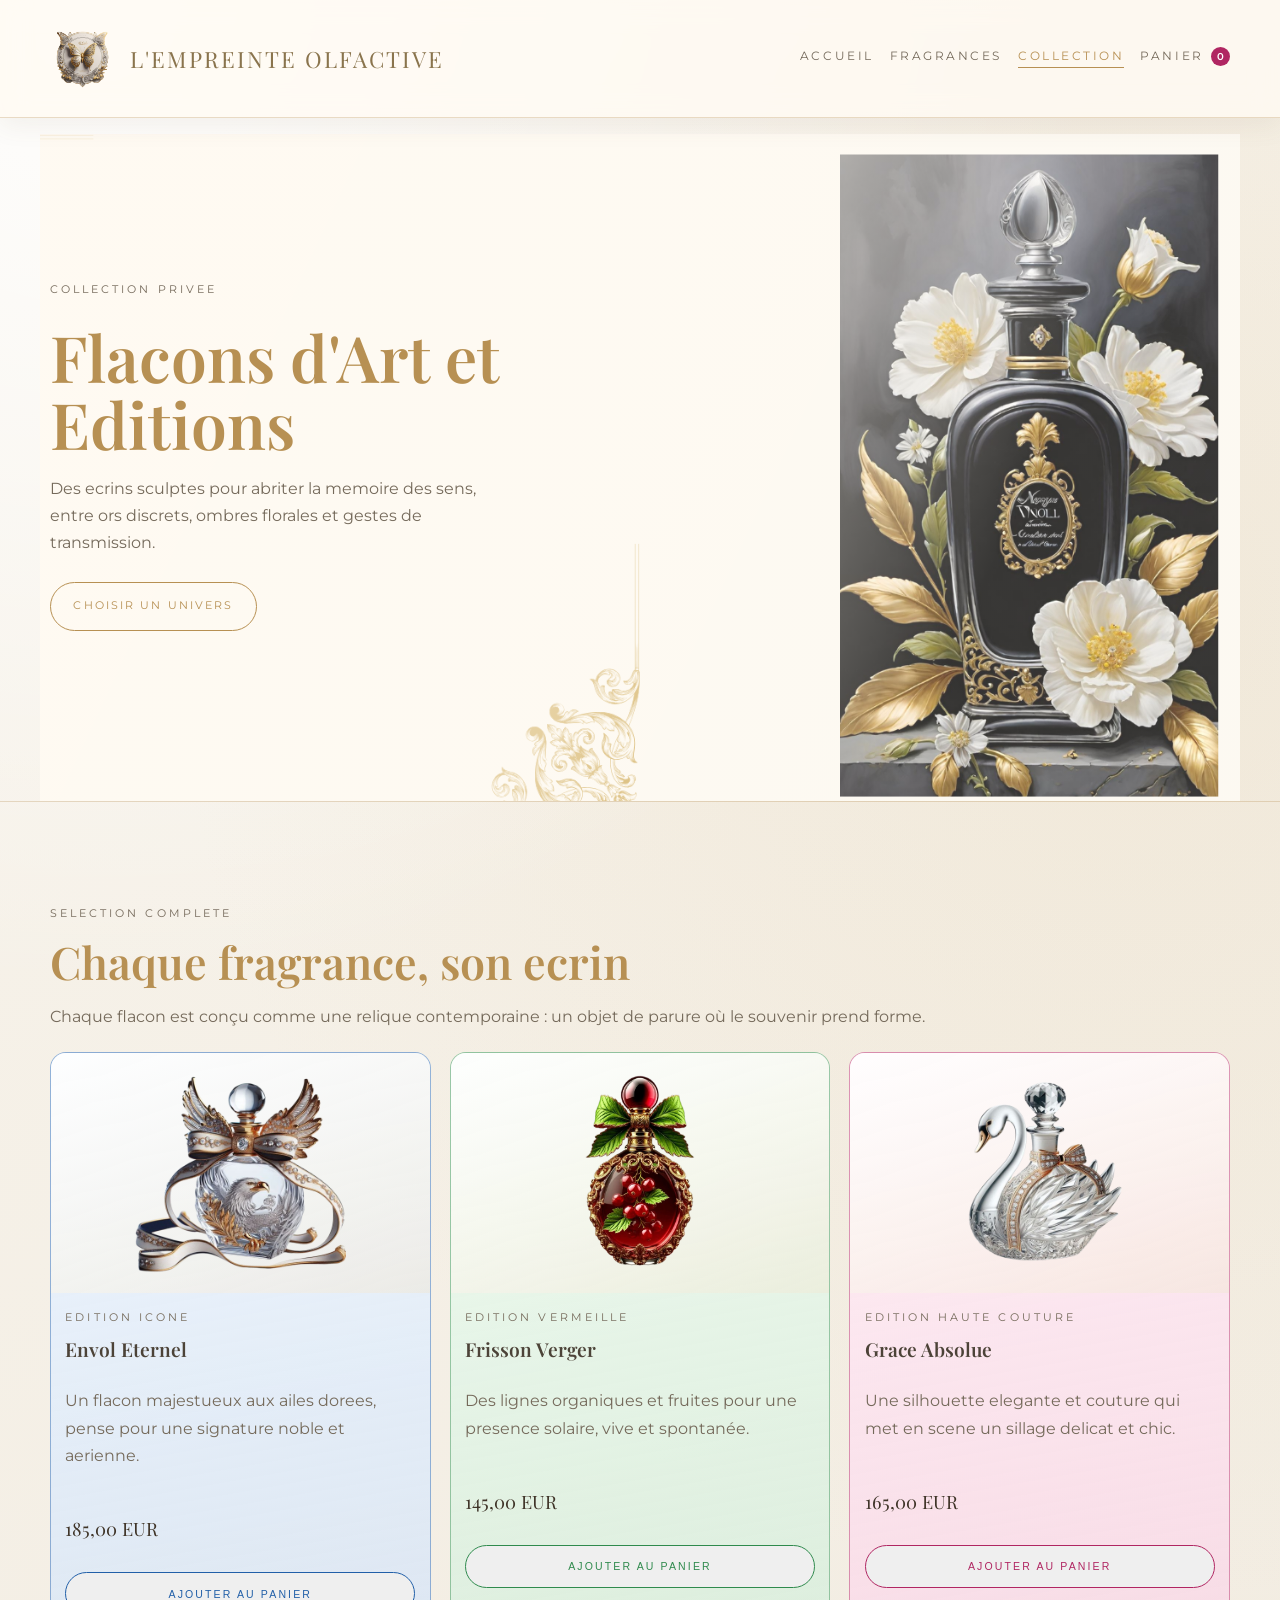
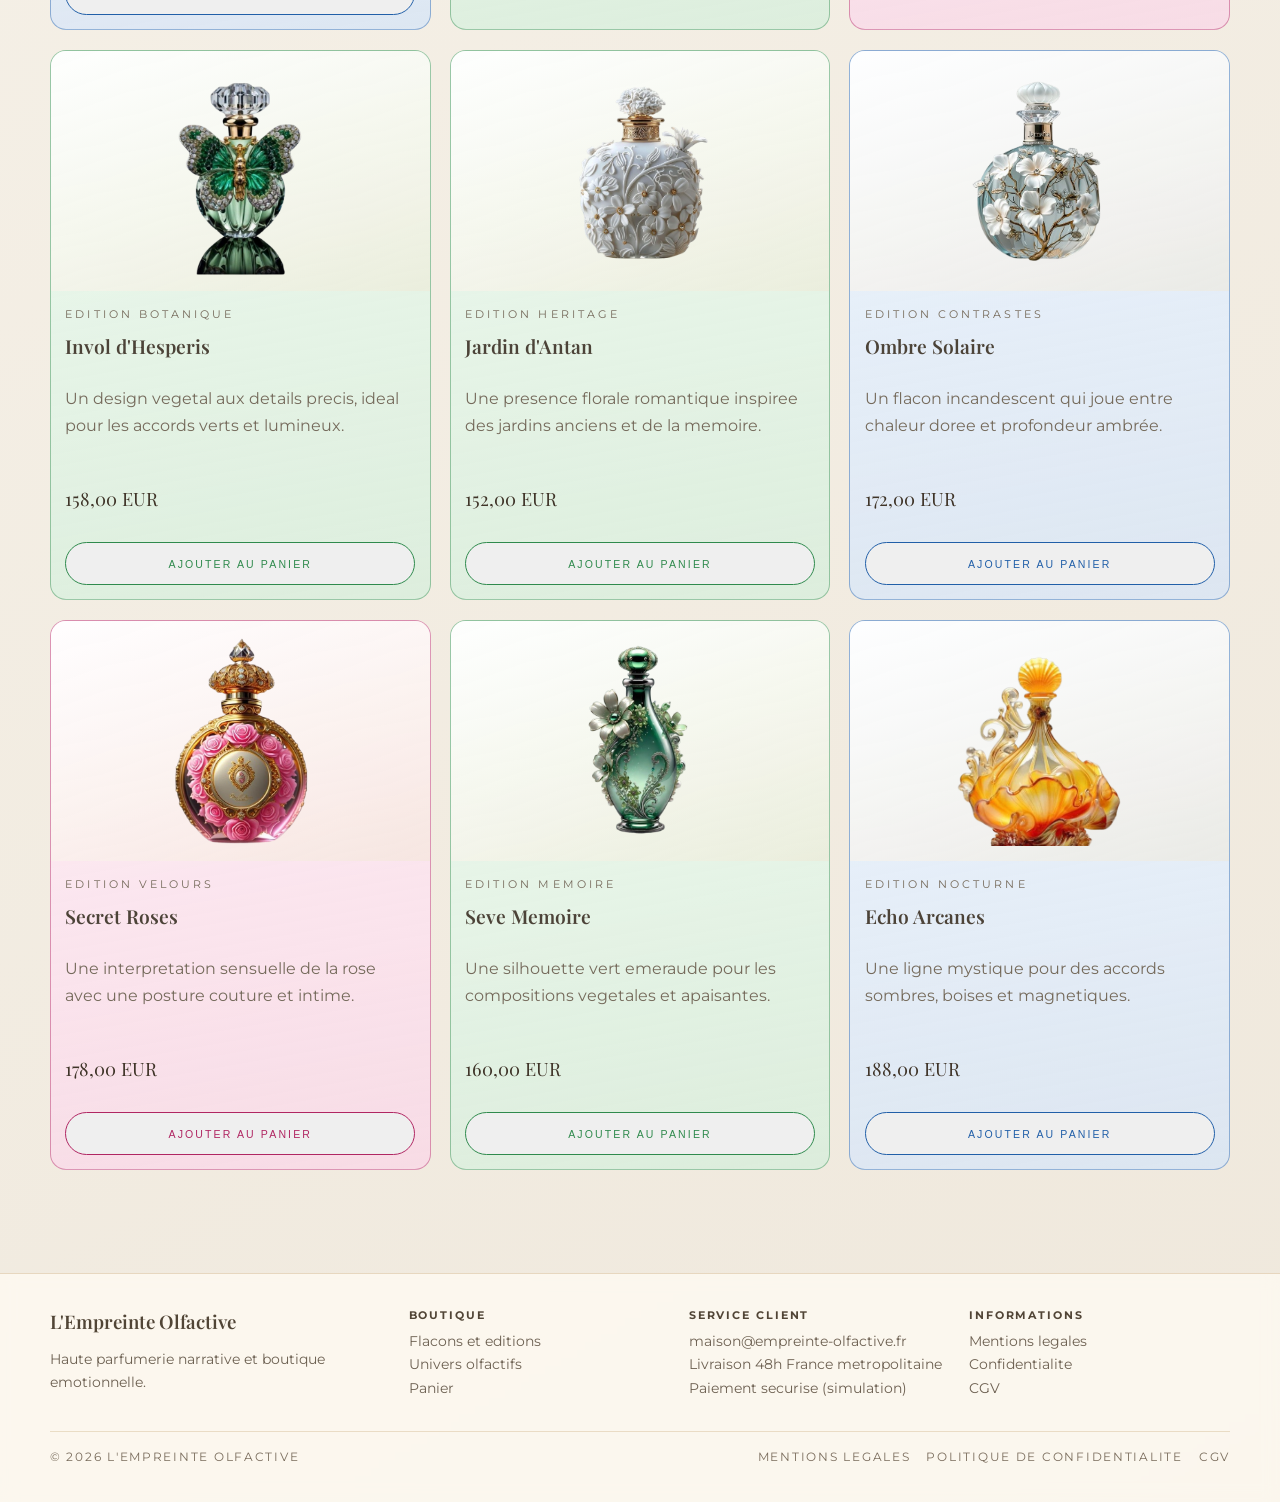
==== collection.html @ c9fff160 "feat: update branding, headers, contact page and cleanup assets" ====
<!DOCTYPE html>
<html lang="fr">
<head>
	<meta charset="UTF-8">
	<meta name="viewport" content="width=device-width, initial-scale=1.0">
	<title>L'Empreinte Olfactive | Collection</title>
	<meta name="description" content="Decouvrez la collection complete de creations olfactives et formats de decouverte.">
	<link rel="preconnect" href="https://fonts.googleapis.com">
	<link rel="preconnect" href="https://fonts.gstatic.com" crossorigin>
	<link href="https://fonts.googleapis.com/css2?family=Montserrat:wght@300;400;500&family=Playfair+Display:ital,wght@0,600;1,600&display=swap" rel="stylesheet">
	<link rel="icon" type="image/svg+xml" href="assets/img/favicon.svg">
	<link rel="stylesheet" href="css/style.css">
</head>
<body>
	<nav class="site-nav">
		<div class="site-nav-inner">
			<a class="brand" href="index.html">
    <img src="assets/img/logo.png" alt="Logo" class="logo-img">
    <span class="brand-text">L'Empreinte Olfactive</span>
</a>
			<div class="menu">
				<a href="index.html">Accueil</a>
				<a href="fragrance.html">Fragrances</a>
				<a href="collection.html" class="active">Collection</a>
				<a href="panier.html" class="nav-cart-link">Panier <span class="cart-count" data-cart-count>0</span></a>
			</div>
		</div>
	</nav>

	<header class="hero">
		<figure class="hero-media">
			<img src="assets/img/header-force-rouge.png" alt="Collection de flacons d'exception">
		</figure>
		<div class="hero-inner">
			<div class="hero-copy">
				<p class="eyebrow">Collection Privee</p>
				<h1>Flacons d'Art et Editions</h1>
				<p>
					Des ecrins sculptes pour abriter la memoire des sens, entre ors discrets,
					ombres florales et gestes de transmission.
				</p>
				<p>
					<a class="btn" href="fragrance.html">Choisir un univers</a>
				</p>
			</div>
		</div>
	</header>

	<main class="section">
		<div class="site-shell">
			<div class="section-head">
				<p class="eyebrow">Selection Complete</p>
				<h2>Chaque fragrance, son ecrin</h2>
				<p>
					Chaque flacon est conçu comme une relique contemporaine :
					un objet de parure où le souvenir prend forme.
				</p>
			</div>

			<section class="products">
				<article class="product-card tone-midnight">
					<div class="product-media">
						<img src="assets/img/envol-eternel.png" alt="Flacon Envol Eternel">
					</div>
					<div class="product-body">
						<p class="eyebrow">Edition Icone</p>
						<h3>Envol Eternel</h3>
						<p>Un flacon majestueux aux ailes dorees, pense pour une signature noble et aerienne.</p>
						<p class="product-price">185,00 EUR</p>
						<button class="btn" type="button" data-add-to-cart data-id="envol-eternel" data-name="Envol Eternel" data-price="185" data-image="assets/img/envol-eternel.png">Ajouter au panier</button>
					</div>
				</article>

				<article class="product-card tone-eden">
					<div class="product-media">
						<img src="assets/img/frisson-verger.png" alt="Flacon Frisson Verger">
					</div>
					<div class="product-body">
						<p class="eyebrow">Edition Vermeille</p>
						<h3>Frisson Verger</h3>
						<p>Des lignes organiques et fruites pour une presence solaire, vive et spontanée.</p>
						<p class="product-price">145,00 EUR</p>
						<button class="btn" type="button" data-add-to-cart data-id="frisson-verger" data-name="Frisson Verger" data-price="145" data-image="assets/img/frisson-verger.png">Ajouter au panier</button>
					</div>
				</article>

				<article class="product-card tone-majeste">
					<div class="product-media">
						<img src="assets/img/grace-absolue.png" alt="Flacon Grace Absolue">
					</div>
					<div class="product-body">
						<p class="eyebrow">Edition Haute Couture</p>
						<h3>Grace Absolue</h3>
						<p>Une silhouette elegante et couture qui met en scene un sillage delicat et chic.</p>
						<p class="product-price">165,00 EUR</p>
						<button class="btn" type="button" data-add-to-cart data-id="grace-absolue" data-name="Grace Absolue" data-price="165" data-image="assets/img/grace-absolue.png">Ajouter au panier</button>
					</div>
				</article>

				<article class="product-card tone-eden">
					<div class="product-media">
						<img src="assets/img/invol-dhesperis.png" alt="Flacon Invol d'Hesperis">
					</div>
					<div class="product-body">
						<p class="eyebrow">Edition Botanique</p>
						<h3>Invol d'Hesperis</h3>
						<p>Un design vegetal aux details precis, ideal pour les accords verts et lumineux.</p>
						<p class="product-price">158,00 EUR</p>
						<button class="btn" type="button" data-add-to-cart data-id="invol-hesperis" data-name="Invol d'Hesperis" data-price="158" data-image="assets/img/invol-dhesperis.png">Ajouter au panier</button>
					</div>
				</article>

				<article class="product-card tone-eden">
					<div class="product-media">
						<img src="assets/img/jardin-dantan.png" alt="Flacon Jardin d'Antan">
					</div>
					<div class="product-body">
						<p class="eyebrow">Edition Heritage</p>
						<h3>Jardin d'Antan</h3>
						<p>Une presence florale romantique inspiree des jardins anciens et de la memoire.</p>
						<p class="product-price">152,00 EUR</p>
						<button class="btn" type="button" data-add-to-cart data-id="jardin-dantan" data-name="Jardin d'Antan" data-price="152" data-image="assets/img/jardin-dantan.png">Ajouter au panier</button>
					</div>
				</article>

				<article class="product-card tone-midnight">
					<div class="product-media">
						<img src="assets/img/ombre-solaire.png" alt="Flacon Ombre Solaire">
					</div>
					<div class="product-body">
						<p class="eyebrow">Edition Contrastes</p>
						<h3>Ombre Solaire</h3>
						<p>Un flacon incandescent qui joue entre chaleur doree et profondeur ambrée.</p>
						<p class="product-price">172,00 EUR</p>
						<button class="btn" type="button" data-add-to-cart data-id="ombre-solaire" data-name="Ombre Solaire" data-price="172" data-image="assets/img/ombre-solaire.png">Ajouter au panier</button>
					</div>
				</article>

				<article class="product-card tone-majeste">
					<div class="product-media">
						<img src="assets/img/secret-roses.png" alt="Flacon Secret Roses">
					</div>
					<div class="product-body">
						<p class="eyebrow">Edition Velours</p>
						<h3>Secret Roses</h3>
						<p>Une interpretation sensuelle de la rose avec une posture couture et intime.</p>
						<p class="product-price">178,00 EUR</p>
						<button class="btn" type="button" data-add-to-cart data-id="secret-roses" data-name="Secret Roses" data-price="178" data-image="assets/img/secret-roses.png">Ajouter au panier</button>
					</div>
				</article>

				<article class="product-card tone-eden">
					<div class="product-media">
						<img src="assets/img/seve-memoire.png" alt="Flacon Seve Memoire">
					</div>
					<div class="product-body">
						<p class="eyebrow">Edition Memoire</p>
						<h3>Seve Memoire</h3>
						<p>Une silhouette vert emeraude pour les compositions vegetales et apaisantes.</p>
						<p class="product-price">160,00 EUR</p>
						<button class="btn" type="button" data-add-to-cart data-id="seve-memoire" data-name="Seve Memoire" data-price="160" data-image="assets/img/seve-memoire.png">Ajouter au panier</button>
					</div>
				</article>

				<article class="product-card tone-midnight">
					<div class="product-media">
						<img src="assets/img/echo-arcanes.png" alt="Flacon Echo Arcanes">
					</div>
					<div class="product-body">
						<p class="eyebrow">Edition Nocturne</p>
						<h3>Echo Arcanes</h3>
						<p>Une ligne mystique pour des accords sombres, boises et magnetiques.</p>
						<p class="product-price">188,00 EUR</p>
						<button class="btn" type="button" data-add-to-cart data-id="echo-arcanes" data-name="Echo Arcanes" data-price="188" data-image="assets/img/echo-arcanes.png">Ajouter au panier</button>
					</div>
				</article>
			</section>
		</div>
	</main>

	<footer class="site-footer">
		<div class="footer-grid">
			<section class="footer-col">
				<h3>L'Empreinte Olfactive</h3>
				<p>Haute parfumerie narrative et boutique emotionnelle.</p>
			</section>
			<section class="footer-col">
				<h4>Boutique</h4>
				<ul>
					<li><a href="collection.html">Flacons et editions</a></li>
					<li><a href="fragrance.html">Univers olfactifs</a></li>
					<li><a href="panier.html">Panier</a></li>
				</ul>
			</section>
			<section class="footer-col">
				<h4>Service Client</h4>
				<ul>
					<li><a href="mailto:maison@empreinte-olfactive.fr">maison@empreinte-olfactive.fr</a></li>
					<li>Livraison 48h France metropolitaine</li>
					<li>Paiement securise (simulation)</li>
				</ul>
			</section>
			<section class="footer-col">
				<h4>Informations</h4>
				<ul>
					<li><a href="mentions-legales.html">Mentions legales</a></li>
					<li><a href="politique-confidentialite.html">Confidentialite</a></li>
					<li><a href="cgv.html">CGV</a></li>
				</ul>
			</section>
		</div>
		<div class="footer-legal">
			<p>&copy; 2026 L'Empreinte Olfactive</p>
			<div class="footer-legal-links">
				<a href="mentions-legales.html">Mentions legales</a>
				<a href="politique-confidentialite.html">Politique de confidentialite</a>
				<a href="cgv.html">CGV</a>
			</div>
		</div>
	</footer>

	<script src="js/app.js"></script>
</body>
</html>
---- css/style.css ----
:root {
    --ivory-1: #f8f4ec;
    --ivory-2: #efe8dc;
    --pearl: #fffdf8;
    --champagne: #d6b67a;
    --gold-soft: #b79053;
    --ink: #4c4338;
    --ink-soft: #756a5b;
    --line: rgba(183, 144, 83, 0.3);
    --panel: rgba(255, 252, 245, 0.65);
    --hero-mask: linear-gradient(115deg, rgba(255, 250, 242, 0.86) 18%, rgba(255, 250, 242, 0.62) 52%, rgba(255, 250, 242, 0.2) 76%);
    --shadow: 0 24px 50px rgba(108, 86, 57, 0.15);
    --radius-xl: 24px;
    --radius-md: 16px;
    --space-xl: clamp(3rem, 8vw, 7rem);
    --space-lg: clamp(2rem, 4vw, 3.5rem);
    --space-md: clamp(1.2rem, 2.2vw, 2rem);
    --fragrance-accent: #8ea476;
    --fragrance-accent-soft: rgba(142, 164, 118, 0.2);
}

html {
    scroll-behavior: smooth;
}

* {
    box-sizing: border-box;
}

body {
    margin: 0;
    color: var(--ink);
    font-family: 'Montserrat', sans-serif;
    background:
        radial-gradient(circle at 8% 0%, rgba(255, 255, 255, 0.9) 0, rgba(255, 255, 255, 0) 30%),
        radial-gradient(circle at 90% 20%, rgba(223, 200, 158, 0.18) 0, rgba(223, 200, 158, 0) 36%),
        linear-gradient(150deg, var(--ivory-1) 0%, var(--ivory-2) 100%);
    min-height: 100vh;
}

::selection {
    background: rgba(183, 144, 83, 0.22);
    color: var(--ink);
}

img {
    max-width: 100%;
    display: block;
}

a {
    color: inherit;
    text-decoration: none;
}

.site-shell {
    width: min(1180px, calc(100% - 2.2rem));
    margin-inline: auto;
}

.site-nav {
    position: sticky;
    top: 0;
    z-index: 30;
    backdrop-filter: blur(14px);
    background: rgba(255, 251, 243, 0.8);
    border-bottom: 1px solid var(--line);
    box-shadow: 0 8px 24px rgba(120, 97, 67, 0.08);
}

.site-nav-inner {
    width: min(1180px, calc(100% - 2.2rem));
    margin-inline: auto;
    padding: 1rem 0;
    display: flex;
    align-items: center;
    justify-content: space-between;
    gap: 1rem;
}

.brand {
    font-family: 'Playfair Display', serif;
    font-size: 1.3rem;
    letter-spacing: 0.2em;
    text-transform: uppercase;
    color: var(--gold-soft);
}

.menu {
    display: flex;
    align-items: center;
    gap: 1rem;
    flex-wrap: wrap;
}

.menu a {
    font-size: 0.72rem;
    text-transform: uppercase;
    letter-spacing: 0.22em;
    color: var(--ink-soft);
    padding-bottom: 0.2rem;
    border-bottom: 1px solid transparent;
    transition: border-color 0.25s ease, color 0.25s ease;
}

.menu a:hover,
.menu a.active {
    color: var(--gold-soft);
    border-color: var(--gold-soft);
}

.hero {
    position: relative;
    min-height: clamp(460px, 76vh, 760px);
    display: flex;
    align-items: center;
    overflow: hidden;
    border-bottom: 1px solid var(--line);
}

.hero-inner {
    position: relative;
    z-index: 2;
    width: min(1180px, calc(100% - 2.2rem));
    margin-inline: auto;
    padding: clamp(3rem, 7vw, 6rem) 0;
}

.eyebrow {
    margin: 0 0 0.8rem;
    text-transform: uppercase;
    letter-spacing: 0.28em;
    font-size: 0.68rem;
    color: var(--ink-soft);
}

h1,
h2,
h3 {
    font-family: 'Playfair Display', serif;
    font-weight: 600;
    margin: 0;
}

h1 {
    font-size: clamp(2rem, 6vw, 4rem);
    line-height: 1.04;
    color: var(--gold-soft);
}

h2 {
    font-size: clamp(1.8rem, 4vw, 2.8rem);
    color: var(--gold-soft);
    line-height: 1.14;
}

p {
    line-height: 1.7;
    color: var(--ink-soft);
}

.hero-copy p {
    margin: 1.1rem 0 1.6rem;
    max-width: 42ch;
}

.hero-media {
    position: absolute;
    inset: 0;
    border-radius: 0;
    border: 0;
    overflow: hidden;
    min-height: 100%;
    box-shadow: none;
}

.hero-media::before {
    content: '';
    position: absolute;
    inset: 0;
    background: var(--hero-mask);
    z-index: 2;
}

.hero-media img {
    position: absolute;
    inset: 0;
    width: 100%;
    height: 100%;
    object-fit: cover;
    z-index: 1;
}

.hero-copy {
    position: relative;
    max-width: 54ch;
    animation: riseIn 0.9s ease both;
}

.btn {
    display: inline-flex;
    align-items: center;
    justify-content: center;
    border: 1px solid var(--gold-soft);
    padding: 0.9rem 1.4rem;
    text-transform: uppercase;
    letter-spacing: 0.2em;
    font-size: 0.66rem;
    color: var(--gold-soft);
    border-radius: 999px;
    transition: all 0.3s ease;
}

.btn:hover {
    background: var(--gold-soft);
    color: var(--pearl);
    transform: translateY(-2px);
}

.btn.is-disabled,
.btn[aria-disabled='true'] {
    opacity: 0.45;
    pointer-events: none;
    transform: none;
}

.btn-soft {
    border-color: var(--line);
    color: var(--ink-soft);
}

.btn-soft:hover {
    border-color: var(--ink-soft);
    background: transparent;
    color: var(--ink);
}

.section {
    padding: var(--space-xl) 0;
}

.section-fragrance {
    padding: 0;
}

.section-fragrance {
    --theme-accent: var(--gold-soft);
    --theme-soft: rgba(183, 144, 83, 0.18);
    --theme-ink: var(--ink);
    --theme-veil: linear-gradient(110deg, rgba(248, 244, 236, 0.92) 15%, rgba(248, 244, 236, 0.55) 46%, rgba(248, 244, 236, 0.1) 75%);
    --theme-wash: rgba(183, 144, 83, 0.14);
}

.section-head {
    margin-bottom: 1.4rem;
}

.cards {
    display: grid;
    grid-template-columns: repeat(3, minmax(0, 1fr));
    gap: 1.2rem;
}

.card {
    background: var(--panel);
    border: 1px solid var(--line);
    border-radius: var(--radius-md);
    padding: 1.2rem;
    display: flex;
    flex-direction: column;
    gap: 0.9rem;
    box-shadow: 0 14px 28px rgba(136, 113, 76, 0.1);
    animation: riseIn 0.7s ease both;
}

.card:hover {
    transform: translateY(-4px);
    transition: transform 0.3s ease;
}

.card .badge {
    width: fit-content;
    text-transform: uppercase;
    letter-spacing: 0.2em;
    font-size: 0.62rem;
    border-radius: 999px;
    padding: 0.34rem 0.72rem;
    color: var(--fragrance-accent);
    background: var(--fragrance-accent-soft);
}

.card h3 {
    color: var(--ink);
    font-size: 1.5rem;
}

.card p {
    margin: 0;
}

.accent-eden {
    --fragrance-accent: #7fb069;
    --fragrance-accent-soft: rgba(127, 176, 105, 0.2);
}

.accent-midnight {
    --fragrance-accent: #5a4966;
    --fragrance-accent-soft: rgba(90, 73, 102, 0.2);
}

.accent-majeste {
    --fragrance-accent: #a85d8f;
    --fragrance-accent-soft: rgba(168, 93, 143, 0.2);
}

.steps {
    display: grid;
    grid-template-columns: repeat(3, minmax(0, 1fr));
    gap: 1rem;
}

.step {
    border: 1px solid var(--line);
    border-radius: var(--radius-md);
    background: rgba(255, 255, 255, 0.55);
    padding: 1.2rem;
    animation: riseIn 0.7s ease both;
}

.step-number {
    font-family: 'Playfair Display', serif;
    color: var(--gold-soft);
    font-size: 1.6rem;
}

.fragrance-header {
    border-radius: 0;
    border-top: 1px solid var(--line);
    border-bottom: 1px solid var(--line);
    border-left: 0;
    border-right: 0;
    overflow: hidden;
    min-height: clamp(340px, 68vh, 620px);
    position: relative;
    box-shadow: none;
}

.fragrance-header::before {
    content: '';
    position: absolute;
    inset: 0;
    z-index: 1;
    background: var(--theme-veil);
}

.fragrance-header::after {
    content: '';
    position: absolute;
    inset: 0;
    z-index: 1;
    background: var(--theme-wash);
}

.fragrance-header.accent-eden::before {
    background: linear-gradient(110deg, rgba(207, 234, 189, 0.92) 15%, rgba(207, 234, 189, 0.56) 46%, rgba(207, 234, 189, 0.14) 75%);
}

.fragrance-header.accent-midnight::before {
    background: linear-gradient(110deg, rgba(175, 152, 190, 0.92) 15%, rgba(175, 152, 190, 0.58) 46%, rgba(175, 152, 190, 0.16) 75%);
}

.fragrance-header.accent-majeste::before {
    background: linear-gradient(110deg, rgba(228, 186, 208, 0.92) 15%, rgba(228, 186, 208, 0.58) 46%, rgba(228, 186, 208, 0.16) 75%);
}

.fragrance-header img {
    width: 100%;
    height: 100%;
    object-fit: cover;
    position: absolute;
    inset: 0;
}

.fragrance-header-content {
    position: relative;
    z-index: 2;
    width: min(1180px, calc(100% - 2.2rem));
    margin-inline: auto;
    padding: clamp(1.8rem, 4vw, 3rem) 0;
    display: flex;
    flex-direction: column;
    justify-content: flex-end;
    min-height: clamp(340px, 68vh, 620px);
    animation: riseIn 0.8s ease both;
}

.fragrance-kicker {
    margin: 0;
    font-size: 0.64rem;
    letter-spacing: 0.36em;
    text-transform: uppercase;
    color: var(--theme-accent);
}

.fragrance-header-content p,
.fragrance-header-content h2,
.fragrance-header-content .notes,
.fragrance-header-content .btn {
    max-width: 54ch;
}

.section-fragrance .fragrance-header-content h2 {
    color: var(--theme-ink);
}

.section-fragrance .fragrance-header-content p,
.section-fragrance .eyebrow {
    color: color-mix(in srgb, var(--theme-ink) 76%, #ffffff 24%);
}

.section-fragrance .btn {
    border-color: var(--theme-accent);
    color: var(--theme-accent);
}

.section-fragrance .btn:hover {
    background: var(--theme-accent);
    color: var(--pearl);
}

.section-fragrance .note {
    border-color: var(--theme-accent);
    background: var(--theme-soft);
    color: var(--theme-accent);
}

.theme-eden {
    --theme-accent: #2f8a4d;
    --theme-soft: rgba(47, 138, 77, 0.26);
    --theme-ink: #255f37;
    --theme-veil: linear-gradient(110deg, rgba(227, 247, 233, 0.95) 12%, rgba(227, 247, 233, 0.6) 44%, rgba(227, 247, 233, 0.16) 74%);
    --theme-wash: rgba(71, 163, 92, 0.24);
    background: linear-gradient(180deg, rgba(176, 232, 185, 0.42) 0%, rgba(248, 244, 236, 0.18) 100%);
}

.theme-midnight {
    --theme-accent: #215fa8;
    --theme-soft: rgba(33, 95, 168, 0.26);
    --theme-ink: #184679;
    --theme-veil: linear-gradient(110deg, rgba(221, 234, 252, 0.95) 12%, rgba(221, 234, 252, 0.62) 44%, rgba(221, 234, 252, 0.17) 74%);
    --theme-wash: rgba(34, 96, 173, 0.24);
    background: linear-gradient(180deg, rgba(168, 202, 245, 0.4) 0%, rgba(248, 244, 236, 0.18) 100%);
}

.theme-majeste {
    --theme-accent: #b02662;
    --theme-soft: rgba(176, 38, 98, 0.24);
    --theme-ink: #7f1f4a;
    --theme-veil: linear-gradient(110deg, rgba(252, 228, 239, 0.96) 12%, rgba(252, 228, 239, 0.62) 44%, rgba(252, 228, 239, 0.17) 74%);
    --theme-wash: rgba(183, 34, 100, 0.24);
    background: linear-gradient(180deg, rgba(245, 173, 207, 0.44) 0%, rgba(248, 244, 236, 0.18) 100%);
}

.notes {
    display: flex;
    flex-wrap: wrap;
    gap: 0.6rem;
    margin: 1rem 0 1.4rem;
}

.note {
    border: 1px solid var(--fragrance-accent);
    background: var(--fragrance-accent-soft);
    color: var(--fragrance-accent);
    border-radius: 999px;
    padding: 0.44rem 0.84rem;
    font-size: 0.72rem;
    letter-spacing: 0.08em;
    text-transform: uppercase;
}

.products {
    display: grid;
    grid-template-columns: repeat(3, minmax(0, 1fr));
    gap: 1.2rem;
}

.product-card img {
    height: 250px; /* Ajuste selon tes besoins */
    width: auto;
    object-fit: contain;
}

.product-card {
    border: 1px solid var(--line);
    background: rgba(255, 255, 255, 0.62);
    border-radius: var(--radius-md);
    overflow: hidden;
    display: flex;
    flex-direction: column;
    transition: transform 0.3s ease, box-shadow 0.3s ease;
    animation: riseIn 0.7s ease both;
}

.product-card.tone-eden {
    border-color: rgba(47, 138, 77, 0.44);
    background: linear-gradient(170deg, rgba(237, 250, 240, 0.92), rgba(212, 238, 219, 0.72));
}

.product-card.tone-midnight {
    border-color: rgba(33, 95, 168, 0.44);
    background: linear-gradient(170deg, rgba(236, 245, 255, 0.94), rgba(213, 228, 247, 0.74));
}

.product-card.tone-majeste {
    border-color: rgba(176, 38, 98, 0.44);
    background: linear-gradient(170deg, rgba(255, 238, 247, 0.94), rgba(249, 214, 231, 0.74));
}

.product-card.tone-eden .btn,
.product-card.tone-midnight .btn,
.product-card.tone-majeste .btn {
    color: var(--theme-accent-local, var(--gold-soft));
    border-color: var(--theme-accent-local, var(--gold-soft));
}

.product-card.tone-eden {
    --theme-accent-local: #2f8a4d;
}

.product-card.tone-midnight {
    --theme-accent-local: #215fa8;
}

.product-card.tone-majeste {
    --theme-accent-local: #b02662;
}

.product-card.tone-eden .btn:hover,
.product-card.tone-midnight .btn:hover,
.product-card.tone-majeste .btn:hover {
    background: var(--theme-accent-local, var(--gold-soft));
    border-color: var(--theme-accent-local, var(--gold-soft));
    color: var(--pearl);
}

.product-card:hover {
    transform: translateY(-6px);
    box-shadow: 0 18px 34px rgba(136, 113, 76, 0.16);
}

.product-media {
    height: 240px;
    padding: 0.9rem;
    background: linear-gradient(160deg, rgba(255, 255, 255, 0.9), rgba(241, 230, 209, 0.45));
}

.product-media img {
    width: 100%;
    height: 100%;
    object-fit: contain;
}

.product-body {
    padding: 0.9rem;
    display: grid;
    gap: 0.6rem;
}

.product-body .eyebrow {
    margin: 0;
}

.product-body h3 {
    font-size: 1.2rem;
    color: var(--ink);
}

.product-price {
    font-family: 'Playfair Display', serif;
    font-size: 1.15rem;
    color: #3f3428;
}

.nav-cart-link {
    display: inline-flex;
    align-items: center;
    gap: 0.45rem;
}

.cart-count {
    min-width: 1.2rem;
    height: 1.2rem;
    border-radius: 999px;
    background: #b02662;
    color: #fff;
    display: inline-flex;
    align-items: center;
    justify-content: center;
    font-size: 0.6rem;
    letter-spacing: 0;
    font-weight: 600;
    padding: 0 0.25rem;
}

.site-footer {
    border-top: 1px solid var(--line);
    padding: 2.2rem 0;
    background: rgba(255, 251, 243, 0.75);
    backdrop-filter: blur(8px);
}

.footer-grid {
    width: min(1180px, calc(100% - 2.2rem));
    margin-inline: auto;
    display: grid;
    grid-template-columns: 1.3fr 1fr 1fr 1fr;
    gap: 1.2rem;
}

.footer-col h3,
.footer-col h4 {
    margin: 0 0 0.7rem;
    color: #514536;
}

.footer-col h4 {
    font-family: 'Montserrat', sans-serif;
    text-transform: uppercase;
    font-size: 0.66rem;
    letter-spacing: 0.18em;
}

.footer-col p,
.footer-col a,
.footer-col li {
    font-size: 0.86rem;
    color: #6d6152;
}

.footer-col ul {
    margin: 0;
    padding: 0;
    list-style: none;
    display: grid;
    gap: 0.45rem;
}

.footer-col a:hover {
    color: #b79053;
}

.footer-legal {
    width: min(1180px, calc(100% - 2.2rem));
    margin: 1.4rem auto 0;
    padding-top: 1rem;
    border-top: 1px solid rgba(183, 144, 83, 0.26);
    display: flex;
    align-items: center;
    justify-content: space-between;
    gap: 0.8rem;
}

.footer-legal p,
.footer-legal a {
    margin: 0;
    font-size: 0.72rem;
    text-transform: uppercase;
    letter-spacing: 0.15em;
    color: #7a6d5d;
}

.footer-legal-links {
    display: flex;
    gap: 1rem;
    flex-wrap: wrap;
}

.page-content {
    width: min(1180px, calc(100% - 2.2rem));
    margin-inline: auto;
    padding: var(--space-lg) 0;
}

.cart-layout {
    display: grid;
    grid-template-columns: 1.6fr 1fr;
    gap: 1.2rem;
}

.cart-panel {
    border: 1px solid var(--line);
    border-radius: var(--radius-md);
    background: rgba(255, 255, 255, 0.64);
    padding: 1rem;
}

.cart-list {
    display: grid;
    gap: 0.9rem;
}

.cart-item {
    display: grid;
    grid-template-columns: 96px 1fr auto;
    gap: 0.8rem;
    align-items: center;
    border: 1px solid rgba(183, 144, 83, 0.2);
    border-radius: 14px;
    padding: 0.6rem;
    background: rgba(255, 253, 249, 0.86);
}

.cart-item img {
    width: 96px;
    height: 96px;
    object-fit: contain;
    border-radius: 10px;
    background: linear-gradient(160deg, rgba(255, 255, 255, 0.95), rgba(241, 230, 209, 0.35));
}

.cart-item-actions {
    display: inline-flex;
    align-items: center;
    gap: 0.4rem;
}

.qty-btn,
.remove-btn {
    border: 1px solid var(--line);
    background: #fff;
    color: #625645;
    border-radius: 999px;
    padding: 0.25rem 0.55rem;
    cursor: pointer;
}

.qty-btn:hover,
.remove-btn:hover {
    border-color: #b79053;
    color: #3f3428;
}

.cart-summary-row {
    display: flex;
    justify-content: space-between;
    margin: 0.45rem 0;
    color: #6b5f4f;
}

.cart-summary-row.total {
    font-family: 'Playfair Display', serif;
    font-size: 1.2rem;
    color: #473b2c;
    margin-top: 1rem;
}

.cart-empty {
    text-align: center;
    padding: 1.5rem;
    border: 1px dashed rgba(183, 144, 83, 0.45);
    border-radius: var(--radius-md);
    color: #6f6353;
}

.legal-copy {
    max-width: 78ch;
    display: grid;
    gap: 1rem;
}

.legal-copy h2 {
    font-size: 1.45rem;
}

.checkout-layout {
    display: grid;
    grid-template-columns: 1.4fr 1fr;
    gap: 1.2rem;
}

.checkout-form {
    display: grid;
    gap: 1.1rem;
}

.checkout-fieldset {
    border: 1px solid var(--line);
    border-radius: var(--radius-md);
    background: rgba(255, 255, 255, 0.67);
    padding: 1rem;
    display: grid;
    gap: 0.8rem;
}

.checkout-fieldset legend {
    font-family: 'Playfair Display', serif;
    color: #4a3f30;
    font-size: 1.2rem;
    padding: 0 0.4rem;
}

.checkout-grid {
    display: grid;
    grid-template-columns: repeat(2, minmax(0, 1fr));
    gap: 0.75rem;
}

.checkout-grid .full {
    grid-column: 1 / -1;
}

.field {
    display: grid;
    gap: 0.35rem;
}

.field label {
    text-transform: uppercase;
    letter-spacing: 0.13em;
    font-size: 0.66rem;
    color: #6c5f50;
}

.field input,
.field select,
.field textarea {
    border: 1px solid rgba(183, 144, 83, 0.35);
    border-radius: 10px;
    padding: 0.62rem 0.7rem;
    font: inherit;
    color: #3f3428;
    background: rgba(255, 255, 255, 0.94);
}

.field textarea {
    min-height: 100px;
    resize: vertical;
}

.field input:focus,
.field select:focus,
.field textarea:focus {
    outline: 0;
    border-color: #b79053;
    box-shadow: 0 0 0 3px rgba(183, 144, 83, 0.16);
}

.checkout-note {
    margin: 0;
    font-size: 0.84rem;
    color: #756858;
}

.summary-list {
    display: grid;
    gap: 0.8rem;
}

.summary-item {
    display: grid;
    grid-template-columns: 64px 1fr auto;
    gap: 0.6rem;
    align-items: center;
}

.summary-item img {
    width: 64px;
    height: 64px;
    object-fit: contain;
    border-radius: 8px;
    background: linear-gradient(160deg, rgba(255, 255, 255, 0.95), rgba(241, 230, 209, 0.35));
}

.confirmation-box {
    border: 1px solid rgba(47, 138, 77, 0.45);
    background: linear-gradient(160deg, rgba(232, 249, 238, 0.9), rgba(216, 240, 224, 0.72));
    border-radius: var(--radius-md);
    padding: 1rem;
}

.confirmation-box h2 {
    color: #2a6940;
}

.error-page {
    min-height: 70vh;
    display: grid;
    place-items: center;
    text-align: center;
    padding: 2rem;
}

.error-wrap {
    max-width: 56ch;
    border: 1px solid var(--line);
    border-radius: var(--radius-xl);
    background: rgba(255, 255, 255, 0.72);
    padding: 1.5rem;
}

.toast {
    position: fixed;
    right: 1rem;
    bottom: 1rem;
    z-index: 60;
    background: #3f3428;
    color: #fff;
    border-radius: 12px;
    padding: 0.7rem 0.9rem;
    font-size: 0.82rem;
    opacity: 0;
    transform: translateY(12px);
    transition: all 0.28s ease;
}

.toast.show {
    opacity: 1;
    transform: translateY(0);
}

.page-footer {
    padding: var(--space-lg) 0 2rem;
    font-size: 0.68rem;
    text-transform: uppercase;
    letter-spacing: 0.22em;
    color: var(--ink-soft);
    text-align: center;
}

@keyframes riseIn {
    from {
        opacity: 0;
        transform: translateY(18px);
    }
    to {
        opacity: 1;
        transform: translateY(0);
    }
}

@media (prefers-reduced-motion: reduce) {
    *,
    *::before,
    *::after {
        animation: none !important;
        transition: none !important;
        scroll-behavior: auto !important;
    }
}

@media (max-width: 1024px) {
    .cards,
    .products {
        grid-template-columns: repeat(2, minmax(0, 1fr));
    }

    .footer-grid,
    .cart-layout,
    .checkout-layout {
        grid-template-columns: 1fr;
    }
}

@media (max-width: 780px) {
    .cards,
    .steps,
    .products {
        grid-template-columns: 1fr;
    }

    .hero-media,
    .fragrance-header,
    .fragrance-header-content {
        min-height: 320px;
    }

    .hero-inner {
        padding: 3rem 0;
    }

    .hero-copy {
        max-width: 100%;
    }

    .site-nav-inner {
        padding: 0.8rem 0;
    }

    .menu {
        gap: 0.7rem;
    }

    .menu a {
        font-size: 0.64rem;
        letter-spacing: 0.15em;
    }

    .cart-item {
        grid-template-columns: 1fr;
        justify-items: start;
    }

    .checkout-grid,
    .summary-item {
        grid-template-columns: 1fr;
    }

    .footer-legal {
        flex-direction: column;
        align-items: flex-start;
    }
}
.logo-img {
    display: block;
    height: 50px; /* Ajuste la taille selon ton goût */
    width: auto;
    border: none !important; /* Supprime définitivement le cadre rouge */
    mix-blend-mode: multiply; /* Astuce : si le fond n'est pas parfait, ça aide à le fondre dans le crème */
}

.brand {
    padding: 10px 0;
    display: flex;
    align-items: center;
}
.brand {
    display: flex;
    align-items: center;
    gap: 15px; /* Espace entre le papillon et le texte */
    text-decoration: none;
}

.logo-img {
    height: 65px; /* On l'agrandit un petit peu */
    width: auto;
    transition: transform 0.3s ease;
}

.brand-text {
    font-family: 'Playfair Display', serif;
    font-size: 1.4rem;
    color: #8a744d; /* La couleur dorée de ton thème */
    text-transform: uppercase;
    letter-spacing: 2px;
}

/* Petit effet de survol sympa */
.brand:hover .logo-img {
    transform: scale(1.1);
}
/* Le curseur par défaut sur tout le site */
html, body {
    /* 32 32 place le point de clic pile au milieu de ton image de 64px */
    cursor: url('../assets/img/curseur.png') 32 32, auto;
}

/* On force le papillon sur TOUS les éléments cliquables */
a, 
button, 
.btn, 
.card, 
input[type="submit"], 
input[type="button"],
select {
    /* Ici aussi on met 32 32 pour garder la précision du clic */
    cursor: url('../assets/img/curseur.png') 32 32, pointer !important;
}
/* --- PAGE CONTACT --- */

.contact-hero {
    min-height: clamp(360px, 48vh, 540px);
    background-image:
        radial-gradient(circle at 14% 16%, rgba(255, 248, 236, 0.42) 0%, rgba(255, 248, 236, 0) 34%),
        linear-gradient(112deg, rgba(31, 24, 17, 0.58) 4%, rgba(31, 24, 17, 0.26) 45%, rgba(31, 24, 17, 0.5) 100%),
        url('../assets/img/header-contact.png');
    background-size: cover;
    background-position: center 18%;
    display: flex;
    align-items: center;
    justify-content: center;
    text-align: center;
    position: relative;
    isolation: isolate;
}

.contact-hero::after {
    content: '';
    position: absolute;
    inset: 16px;
    border: 1px solid rgba(231, 199, 141, 0.28);
    border-radius: 18px;
    pointer-events: none;
    z-index: 0;
}

.contact-hero-overlay {
    position: relative;
    z-index: 1;
    background: linear-gradient(135deg, rgba(252, 246, 236, 0.88) 0%, rgba(252, 246, 236, 0.72) 100%);
    padding: clamp(1.6rem, 4vw, 2.9rem);
    backdrop-filter: blur(10px);
    max-width: 700px;
    border: 1px solid rgba(231, 199, 141, 0.44);
    border-radius: var(--radius-md);
    box-shadow: 0 24px 52px rgba(31, 24, 17, 0.22);
}

.contact-hero-overlay h1 {
    margin: 0.35rem 0 0.85rem;
    font-size: clamp(2rem, 5vw, 3.35rem);
    color: #7f6237;
    letter-spacing: 0.02em;
}

.contact-hero-overlay p {
    margin: 0;
    color: #4f463c;
    font-size: clamp(1rem, 1.6vw, 1.18rem);
    line-height: 1.65;
}

.contact-grid {
    display: grid;
    grid-template-columns: minmax(0, 1.38fr) minmax(260px, 0.92fr);
    gap: clamp(1.2rem, 3vw, 2.5rem);
    margin-top: clamp(-90px, -7vw, -46px);
    position: relative;
    z-index: 2;
    align-items: start;
}

.contact-form-container {
    background:
        linear-gradient(145deg, rgba(255, 254, 251, 0.97), rgba(250, 244, 232, 0.93));
    padding: clamp(1.4rem, 4vw, 2.55rem);
    box-shadow: 0 22px 50px rgba(67, 49, 29, 0.14);
    border-radius: 18px;
    border: 1px solid rgba(224, 194, 145, 0.46);
}

.contact-form-container h2 {
    margin-top: 0;
    font-family: 'Playfair Display', serif;
    font-size: clamp(1.6rem, 3.2vw, 2.3rem);
    color: #8d6a39;
    letter-spacing: 0.02em;
}

.elegant-form .form-row {
    display: grid;
    grid-template-columns: 1fr 1fr;
    gap: 20px;
}

.elegant-form .form-group {
    margin-bottom: 25px;
    display: flex;
    flex-direction: column;
}

.elegant-form label {
    font-family: 'Montserrat', sans-serif;
    font-size: 0.75rem;
    text-transform: uppercase;
    letter-spacing: 0.2em;
    margin-bottom: 8px;
    color: #7e6c54;
}

.elegant-form input, 
.elegant-form select, 
.elegant-form textarea {
    padding: 12px 14px;
    border: 1px solid rgba(183, 144, 83, 0.25);
    border-radius: 10px;
    background: rgba(255, 255, 255, 0.86);
    color: #4f4336;
    font-family: inherit;
    transition: border-color 0.25s, box-shadow 0.25s, transform 0.25s;
}

.elegant-form input:focus {
    border-color: #c49a59;
    box-shadow: 0 0 0 4px rgba(196, 154, 89, 0.16);
    transform: translateY(-1px);
    outline: none;
}

.elegant-form textarea:focus,
.elegant-form select:focus {
    border-color: #c49a59;
    box-shadow: 0 0 0 4px rgba(196, 154, 89, 0.16);
    transform: translateY(-1px);
    outline: none;
}

.contact-form-container .btn {
    width: 100%;
    justify-content: center;
    padding: 0.95rem 1.2rem;
    background: linear-gradient(120deg, #b2874a 0%, #d8b57a 100%);
    border: 1px solid rgba(157, 117, 58, 0.66);
    color: #fff9ef;
    letter-spacing: 0.19em;
    text-transform: uppercase;
    box-shadow: 0 12px 22px rgba(125, 93, 47, 0.3);
}

.contact-form-container .btn:hover {
    transform: translateY(-2px);
    box-shadow: 0 16px 26px rgba(125, 93, 47, 0.36);
    filter: saturate(1.06);
}

.info-card {
    background: linear-gradient(155deg, #f7efe2, #fff9f0 48%, #f4ebdc 100%);
    border-radius: 18px;
    overflow: hidden;
    border: 1px solid rgba(200, 165, 113, 0.36);
    box-shadow: 0 20px 44px rgba(66, 50, 31, 0.16);
}

.info-img {
    width: 100%;
    height: 280px;
    object-fit: cover;
    filter: saturate(1.06) contrast(1.04);
}

.info-content {
    padding: 28px;
    color: #5a4a38;
}

.info-content h3 {
    margin-top: 0;
    margin-bottom: 0.65rem;
    font-family: 'Playfair Display', serif;
    color: #8b6636;
    font-size: 1.45rem;
}

.info-content strong {
    display: inline-block;
    color: #8f6f42;
    font-size: 0.85rem;
    text-transform: uppercase;
    letter-spacing: 0.14em;
    margin-bottom: 0.2rem;
}

/* Mobile */
@media (max-width: 768px) {
    .contact-hero {
        min-height: 330px;
        background-position: center 26%;
    }

    .contact-hero::after {
        inset: 10px;
    }

    .contact-hero-overlay {
        width: calc(100% - 1.2rem);
    }

    .contact-grid {
        grid-template-columns: 1fr;
        margin-top: 1.1rem;
    }

    .elegant-form .form-row {
        grid-template-columns: 1fr;
    }
}
.btn-gold-final {
    background: #D4AF37; /* LE DORÉ */
    color: white;
    border: none;
    padding: 15px 30px;
    letter-spacing: 2px;
    cursor: pointer;
    width: 100%;
}

.luxe-input {
    background: rgba(255, 255, 255, 0.1);
    border: 1px solid #D4AF37;
    color: white;
    margin-bottom: 15px;
    padding: 10px;
    width: 100%;
}
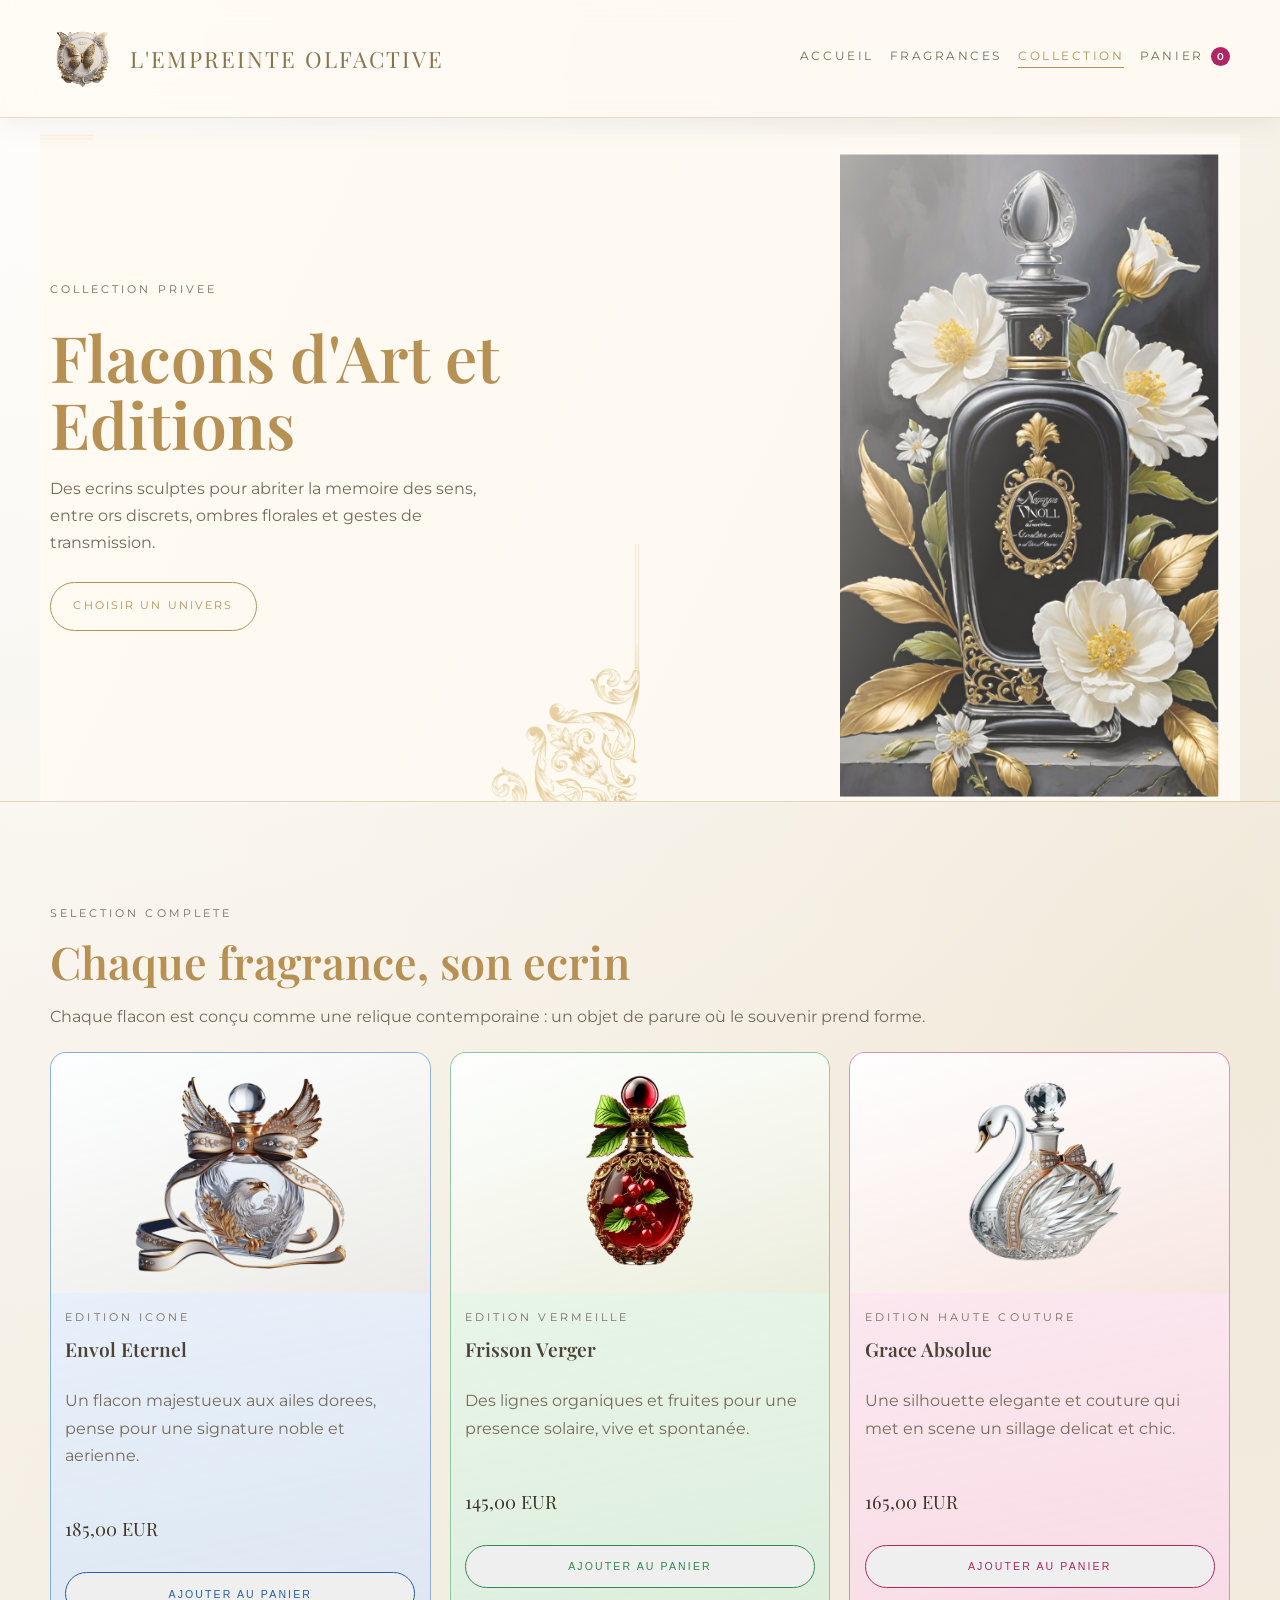
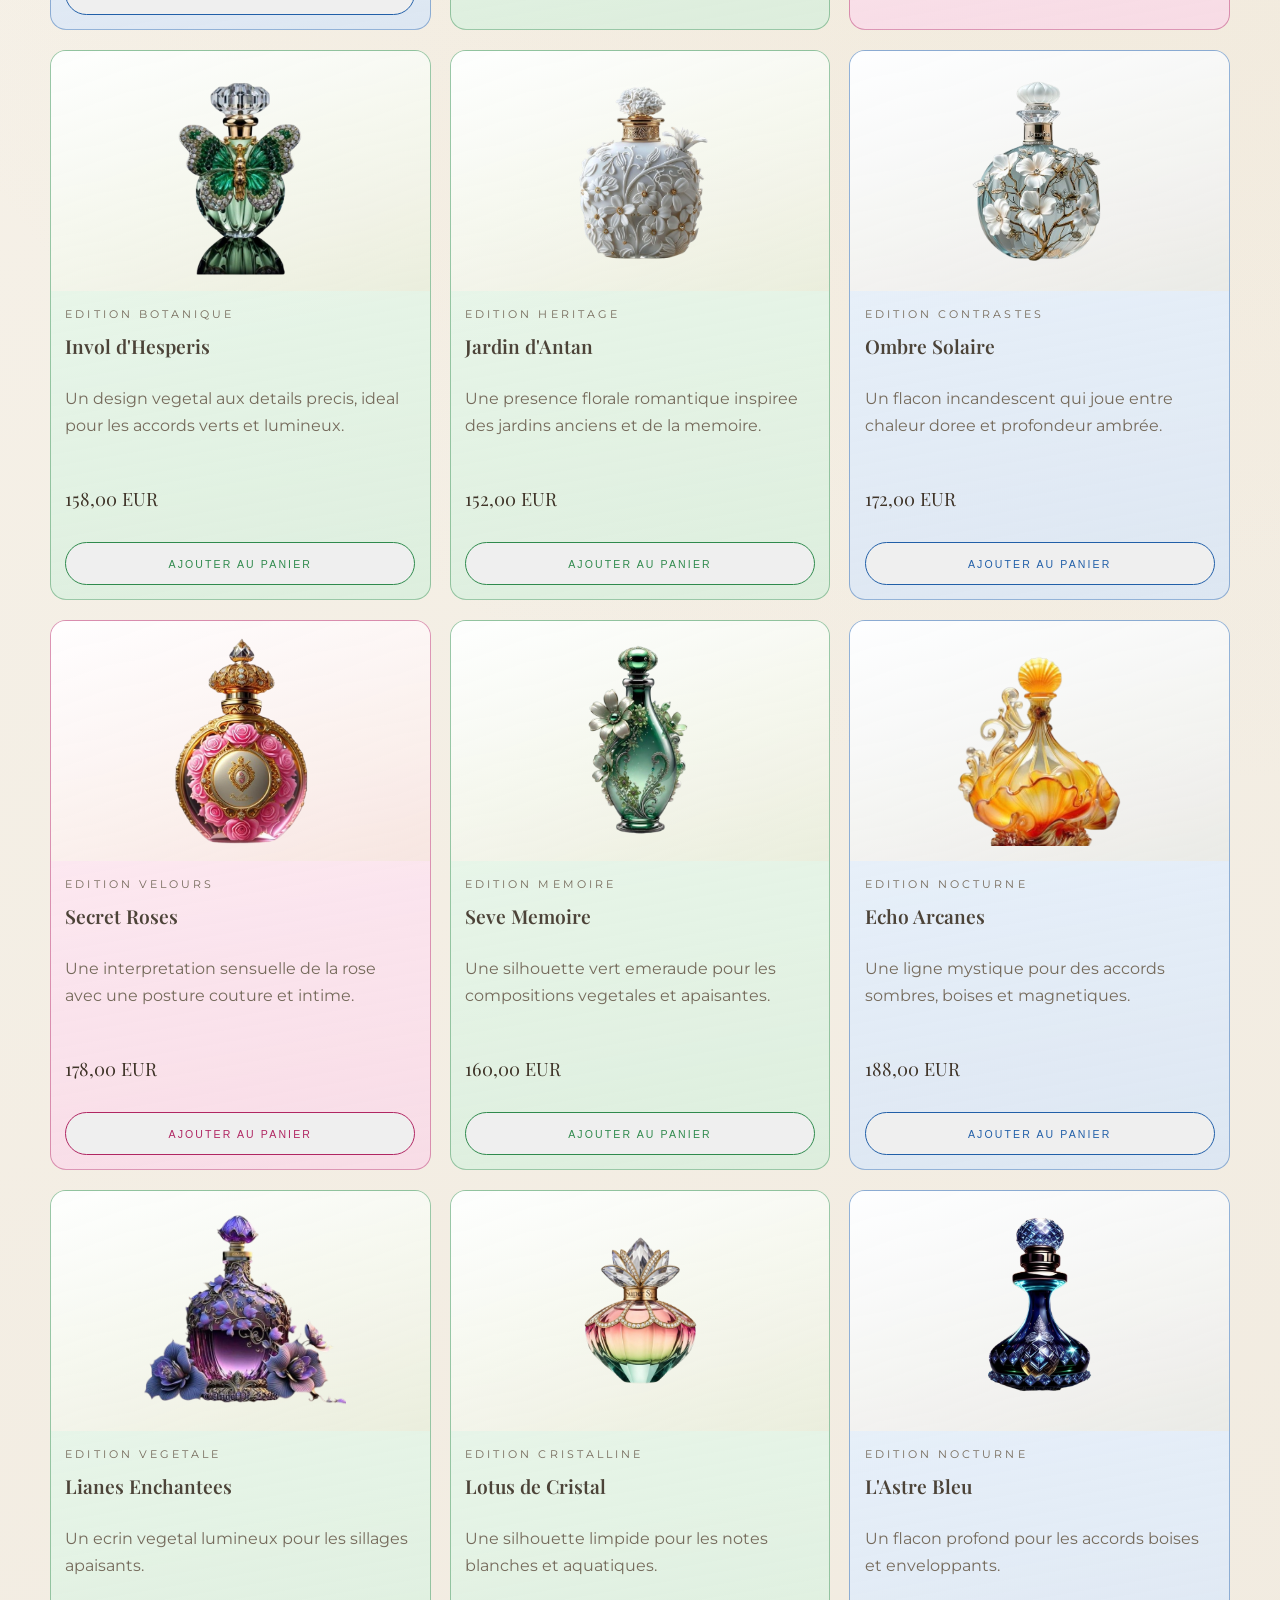
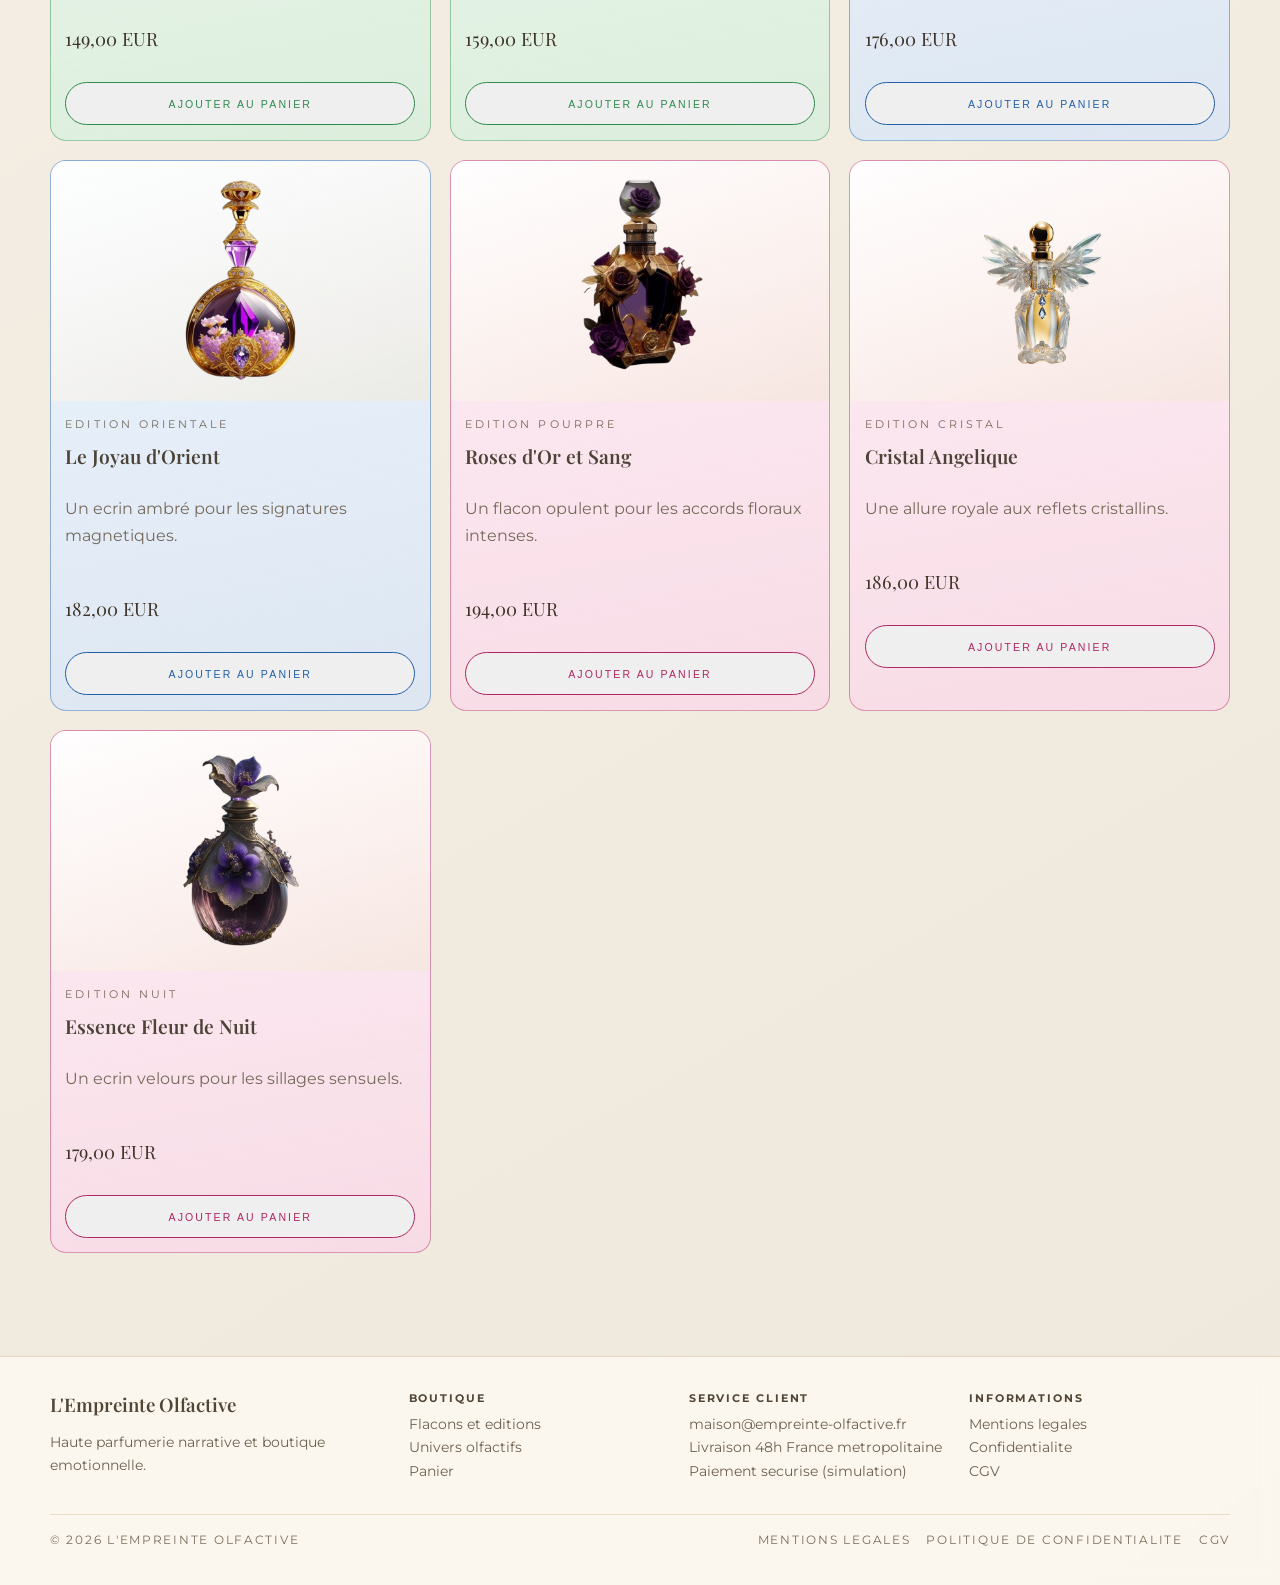
==== commit aa17f6a5: "feat: add new flacons across collection and fragrance pages" ====
--- a/collection.html
+++ b/collection.html
@@ -174,6 +174,97 @@
 						<button class="btn" type="button" data-add-to-cart data-id="echo-arcanes" data-name="Echo Arcanes" data-price="188" data-image="assets/img/echo-arcanes.png">Ajouter au panier</button>
 					</div>
 				</article>
+
+				<article class="product-card tone-eden">
+					<div class="product-media">
+						<img src="assets/img/flacon-lianes-enchantees.png" alt="Flacon Lianes Enchantees">
+					</div>
+					<div class="product-body">
+						<p class="eyebrow">Edition Vegetale</p>
+						<h3>Lianes Enchantees</h3>
+						<p>Un ecrin vegetal lumineux pour les sillages apaisants.</p>
+						<p class="product-price">149,00 EUR</p>
+						<button class="btn" type="button" data-add-to-cart data-id="lianes-enchantees" data-name="Lianes Enchantees" data-price="149" data-image="assets/img/flacon-lianes-enchantees.png">Ajouter au panier</button>
+					</div>
+				</article>
+
+				<article class="product-card tone-eden">
+					<div class="product-media">
+						<img src="assets/img/lotus-de-cristal.png" alt="Flacon Lotus de Cristal">
+					</div>
+					<div class="product-body">
+						<p class="eyebrow">Edition Cristalline</p>
+						<h3>Lotus de Cristal</h3>
+						<p>Une silhouette limpide pour les notes blanches et aquatiques.</p>
+						<p class="product-price">159,00 EUR</p>
+						<button class="btn" type="button" data-add-to-cart data-id="lotus-cristal" data-name="Lotus de Cristal" data-price="159" data-image="assets/img/lotus-de-cristal.png">Ajouter au panier</button>
+					</div>
+				</article>
+
+				<article class="product-card tone-midnight">
+					<div class="product-media">
+						<img src="assets/img/l-astre-bleu.png" alt="Flacon L'Astre Bleu">
+					</div>
+					<div class="product-body">
+						<p class="eyebrow">Edition Nocturne</p>
+						<h3>L'Astre Bleu</h3>
+						<p>Un flacon profond pour les accords boises et enveloppants.</p>
+						<p class="product-price">176,00 EUR</p>
+						<button class="btn" type="button" data-add-to-cart data-id="astre-bleu" data-name="L'Astre Bleu" data-price="176" data-image="assets/img/l-astre-bleu.png">Ajouter au panier</button>
+					</div>
+				</article>
+
+				<article class="product-card tone-midnight">
+					<div class="product-media">
+						<img src="assets/img/le-joyau-d-orient.png" alt="Flacon Le Joyau d'Orient">
+					</div>
+					<div class="product-body">
+						<p class="eyebrow">Edition Orientale</p>
+						<h3>Le Joyau d'Orient</h3>
+						<p>Un ecrin ambré pour les signatures magnetiques.</p>
+						<p class="product-price">182,00 EUR</p>
+						<button class="btn" type="button" data-add-to-cart data-id="joyau-orient" data-name="Le Joyau d'Orient" data-price="182" data-image="assets/img/le-joyau-d-orient.png">Ajouter au panier</button>
+					</div>
+				</article>
+
+				<article class="product-card tone-majeste">
+					<div class="product-media">
+						<img src="assets/img/roses-d-or-et-sang.png" alt="Flacon Roses d'Or et Sang">
+					</div>
+					<div class="product-body">
+						<p class="eyebrow">Edition Pourpre</p>
+						<h3>Roses d'Or et Sang</h3>
+						<p>Un flacon opulent pour les accords floraux intenses.</p>
+						<p class="product-price">194,00 EUR</p>
+						<button class="btn" type="button" data-add-to-cart data-id="roses-or-sang" data-name="Roses d'Or et Sang" data-price="194" data-image="assets/img/roses-d-or-et-sang.png">Ajouter au panier</button>
+					</div>
+				</article>
+
+				<article class="product-card tone-majeste">
+					<div class="product-media">
+						<img src="assets/img/cristal-angelique.png" alt="Flacon Cristal Angelique">
+					</div>
+					<div class="product-body">
+						<p class="eyebrow">Edition Cristal</p>
+						<h3>Cristal Angelique</h3>
+						<p>Une allure royale aux reflets cristallins.</p>
+						<p class="product-price">186,00 EUR</p>
+						<button class="btn" type="button" data-add-to-cart data-id="cristal-angelique" data-name="Cristal Angelique" data-price="186" data-image="assets/img/cristal-angelique.png">Ajouter au panier</button>
+					</div>
+				</article>
+
+				<article class="product-card tone-majeste">
+					<div class="product-media">
+						<img src="assets/img/essence-fleur-de-nuit.png" alt="Flacon Essence Fleur de Nuit">
+					</div>
+					<div class="product-body">
+						<p class="eyebrow">Edition Nuit</p>
+						<h3>Essence Fleur de Nuit</h3>
+						<p>Un ecrin velours pour les sillages sensuels.</p>
+						<p class="product-price">179,00 EUR</p>
+						<button class="btn" type="button" data-add-to-cart data-id="essence-fleur-nuit" data-name="Essence Fleur de Nuit" data-price="179" data-image="assets/img/essence-fleur-de-nuit.png">Ajouter au panier</button>
+					</div>
+				</article>
 			</section>
 		</div>
 	</main>
